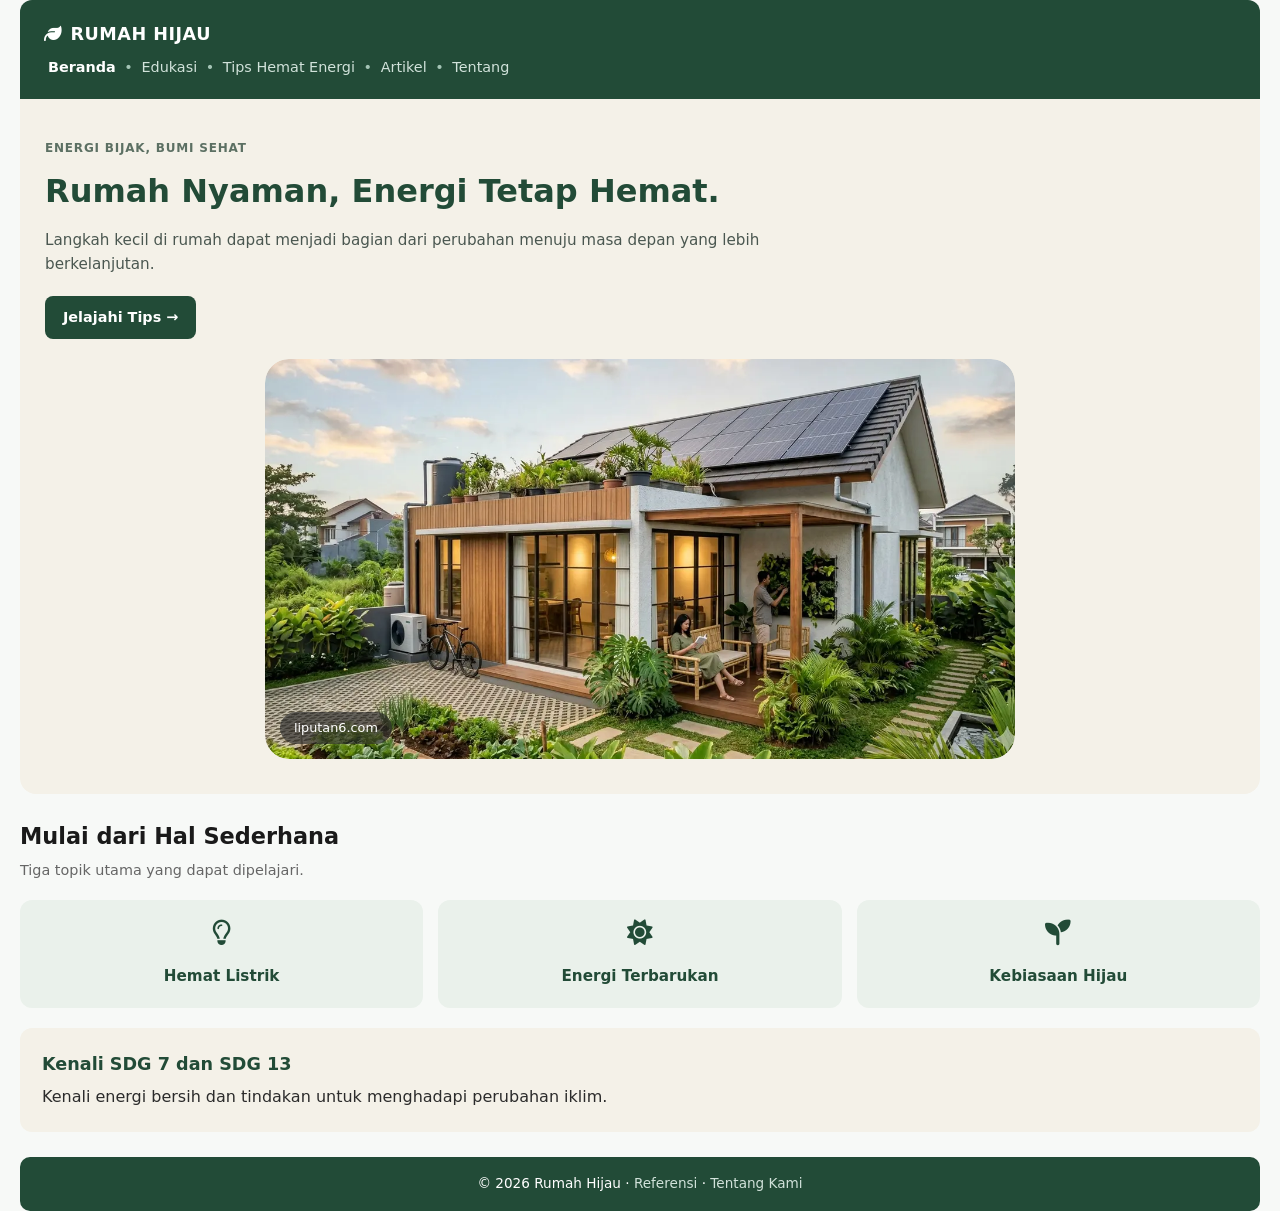
==== index.html @ de318444 "Menambahkan seluruh file project RumahHijau" ====
<!DOCTYPE html>
<html lang="id">
<head>
    <meta charset="UTF-8">
    <meta name="viewport" content="width=device-width, initial-scale=1.0">
    <title>Rumah Hijau - Beranda</title>
    <!-- Link Font Awesome untuk Ikon Daun, Lampu, Matahari, Tunas, & Panah -->
    <link rel="stylesheet" href="https://cdnjs.cloudflare.com/ajax/libs/font-awesome/6.5.1/css/all.min.css">
    <!-- File CSS Utama (Satu CSS untuk Semua Halaman) -->
    <link rel="stylesheet" href="css/style.css">
</head>
<body>

    <div class="container">
        <!-- HEADER / NAVBAR HIJAU TUA -->
        <header class="navbar">
            <div class="nav-header">
                <div class="logo">
                    <i class="fa-solid fa-leaf"></i>
                    <span>RUMAH HIJAU</span>
                </div>
            </div>
            <nav class="nav-links">
                <a href="index.html" class="active">Beranda</a> •
                <a href="edukasi.html">Edukasi</a> •
                <a href="tips hemat energi.html">⁠Tips Hemat Energi</a> •
                <a href="artikel.html">Artikel</a> •
                <a href="tentang.html">Tentang</a>
            </nav>
        </header>

        <!-- HERO SECTION KREM -->
        <section class="hero-card">
            <span class="sub-heading">ENERGI BIJAK, BUMI SEHAT</span>
            <h1>Rumah Nyaman, Energi Tetap Hemat.</h1>
            <p class="hero-desc">Langkah kecil di rumah dapat menjadi bagian dari perubahan menuju masa depan yang lebih berkelanjutan.</p>
            
            <a href="tips hemat energi.html" class="btn-primary">
                Jelajahi Tips &rarr;
            </a>

            <!-- GAMBAR DENGAN BADGE DAN PANAH BAWAH -->
            <div class="hero-image-wrapper">
                <img src="images/Rumah Hijau.webp" alt="Rumah Ramah Lingkungan">
                <span class="img-badge">liputan6.com</span>
            </div>
        </section>

        <!-- KONTEN BAWAH: MULAI DARI HAL SEDERHANA -->
        <section class="section-features">
            <h2>Mulai dari Hal Sederhana</h2>
            <p class="section-desc">Tiga topik utama yang dapat dipelajari.</p>

            <div class="cards-grid">
                <div class="card-item">
                    <i class="fa-regular fa-lightbulb card-icon"></i>
                    <span>Hemat Listrik</span>
                </div>
                <div class="card-item">
                    <i class="fa-solid fa-sun card-icon"></i>
                    <span>Energi Terbarukan</span>
                </div>
                <div class="card-item">
                    <i class="fa-solid fa-seedling card-icon"></i>
                    <span>Kebiasaan Hijau</span>
                </div>
            </div>

            <!-- KARTU SDG 7 & SDG 13 -->
            <div class="sdg-banner">
                <h3>Kenali SDG 7 dan SDG 13</h3>
                <p>Kenali energi bersih dan tindakan untuk menghadapi perubahan iklim.</p>
            </div>
        </section>

        <!-- FOOTER HIJAU TUA -->
        <footer>
            <p>&copy; 2026 Rumah Hijau &middot; <a href="tentang.html">Referensi</a> &middot; <a href="tentang.html">Tentang Kami</a></p>
        </footer>
    </div>

</body>
</html>
---- css/style.css ----
/* ==========================================================================
   1. RESET & VARIABLE UMUM
   ========================================================================== */
* {
    margin: 0;
    padding: 0;
    box-sizing: border-box;
    font-family: 'Segoe UI', system-ui, -apple-system, sans-serif;
}

body {
    background-color: #f7f9f7;
    color: #2b2b2b;
    padding: 0;
    display: flex;
    justify-content: center;
    line-height: 1.6;
}

.container {
    width: 100%;
    max-width: 100%;
    padding: 0 20px;
}

/* ==========================================================================
   2. NAVBAR & HEADER (Semua Halaman)
   ========================================================================== */
.navbar, header.header {
    background-color: #224b37;
    color: white;
    padding: 20px 24px;
    border-radius: 12px 12px 0 0;
}

.nav-header, .header .navigation {
    display: flex;
    justify-content: space-between;
    align-items: center;
    margin-bottom: 8px;
}

.logo, a.logo {
    display: inline-flex;
    align-items: center;
    gap: 8px;
    font-weight: 700;
    letter-spacing: 0.5px;
    font-size: 1.1rem;
    color: white;
    text-decoration: none;
    text-transform: uppercase;
}

.nav-links, nav.menu {
    margin-top: 6px;
    font-size: 0.9rem;
    color: #a4c4b5;
}

.nav-links a, nav.menu a {
    color: #d1e2da;
    text-decoration: none;
    margin: 0 4px;
}

.nav-links a.active, nav.menu a.active,
.nav-links a:hover, nav.menu a:hover {
    color: #ffffff;
    font-weight: bold;
}

/* ==========================================================================
   3. HERO SECTION & BADGE KREM
   ========================================================================== */
.hero-card, .hero, .tips-hero, .article-hero, .detail-hero, .about-hero {
    background-color: #f4f1e8;
    padding: 35px 25px;
    border-radius: 0 0 16px 16px;
    margin-bottom: 25px;
}

.sub-heading, .eyebrow, .tips-label, .about-label, .category, .label {
    font-size: 0.75rem;
    color: #5c7063;
    font-weight: 700;
    letter-spacing: 0.8px;
    text-transform: uppercase;
    display: inline-flex;
    align-items: center;
    gap: 6px;
    margin-bottom: 8px;
}

h1, .hero-card h1, .hero-text h1, .tips-hero h1, .article-hero h1 {
    color: #224b37;
    font-size: 2rem;
    margin-bottom: 10px;
    font-weight: 700;
}

.hero-desc, .hero-text p, .tips-hero-description, .detail-intro {
    color: #4a5750;
    font-size: 0.95rem;
    max-width: 750px;
    margin-bottom: 20px;
}

/* Tombol Utama */
.btn-primary, a.read-more {
    display: inline-flex;
    align-items: center;
    gap: 8px;
    background-color: #224b37;
    color: white;
    padding: 10px 18px;
    border-radius: 8px;
    text-decoration: none;
    font-size: 0.9rem;
    font-weight: 600;
}

.btn-primary:hover, a.read-more:hover {
    background-color: #173627;
}

/* Gambar Hero & Wrapper */
/* 1. Wrapper/Wadah Gambar (Menyesuaikan lebar & posisi tengah) */
.hero-image-wrapper, .hero-image, .tips-hero-image {
    position: relative;
    max-width: 750px;
    width: 100%;
    margin: 20px auto 0 auto;
    border-radius: 24px; /* Memberikan lekukan manis pada container */
    overflow: hidden;    /* Memaksa semua isinya (termasuk foto) ikut melengkung */
}

/* 2. Gambar Elemen */
.hero-image-wrapper img, .hero-image img, .tips-hero-image img {
    width: 100%;
    height: auto; 
    max-height: 400px; 
    object-fit: cover; /* Diubah ke cover agar foto mengisi penuh lekukan sudut */
    object-position: center;
    border-radius: 24px; /* Sudut melengkung halus (bisa disesuaikan: 16px - 30px) */
    display: block;
}

/* 3. Badge di Atas Gambar */
.img-badge {
    position: absolute;
    bottom: 15px;
    left: 15px;
    background-color: rgba(40, 40, 40, 0.65);
    color: white;
    padding: 6px 14px;
    border-radius: 20px;
    font-size: 0.8rem;
    z-index: 2;
}

/* ==========================================================================
   4. GRID & KARTU FITUR (Beranda & Edukasi)
   ========================================================================== */
.section-features, .education-section, .tips-section, .articles-section, 
.about-section, .developer-section, .reference-section {
    margin-top: 25px;
    margin-bottom: 25px;
}

.section-features h2, .section-heading h2 {
    font-size: 1.4rem;
    color: #1a1a1a;
    margin-bottom: 4px;
}

.section-desc, .section-heading p {
    color: #666;
    font-size: 0.9rem;
    margin-bottom: 18px;
}

/* Grid 3 Kolom */
.cards-grid, .card-container, .tips-grid, .articles-grid {
    display: grid;
    grid-template-columns: repeat(3, 1fr);
    gap: 15px;
    margin-bottom: 20px;
}

.card-item, .education-card, .tips-card, .article-card {
    background-color: #eaf1eb;
    padding: 20px;
    border-radius: 12px;
    color: #224b37;
}

.education-card img {
    width: 100%;
    height: 180px;
    object-fit: cover;
    object-position: center;
    border-radius: 12px;
    display: block;
}


.card-item {
    text-align: center;
    font-weight: 600;
    font-size: 0.95rem;
    display: flex;
    flex-direction: column;
    align-items: center;
    gap: 10px;
}

.card-icon, .tips-icon {
    font-size: 1.6rem;
    color: #224b37;
    margin-bottom: 8px;
}

.education-card img {
    width: 100%;
    height: 160px;
    object-fit: cover;
    border-radius: 8px;
    margin-bottom: 12px;
}

/* Banner Informasi SDG & Kartu Pengayom */
.sdg-banner, .content-section, .article-encouragement, .tips-encouragement, 
.sdg-card, .developer-card {
    background-color: #f4f1e8;
    padding: 22px;
    border-radius: 12px;
    margin-bottom: 20px;
}

.sdg-banner h3, .sdg-card h3, .developer-info h3 {
    color: #224b37;
    font-size: 1.1rem;
    margin-bottom: 6px;
}

.sdg-container {
    display: grid;
    grid-template-columns: repeat(2, 1fr);
    gap: 15px;
}

.sdg-number {
    background-color: #224b37;
    color: white;
    padding: 3px 10px;
    font-size: 0.75rem;
    border-radius: 20px;
    font-weight: bold;
}

/* ==========================================================================
   5. DETAIL ARTIKEL & TIPS (Daftar & Referensi)
   ========================================================================== */
.article-body {
    background: white;
    padding: 25px;
    border-radius: 12px;
    box-shadow: 0 2px 8px rgba(0,0,0,0.04);
    margin-bottom: 25px;
}

.article-body h2 {
    color: #224b37;
    font-size: 1.25rem;
    margin: 20px 0 10px 0;
}

.article-lead {
    font-size: 1.05rem;
    font-weight: 500;
    color: #333;
    margin-bottom: 15px;
}

.article-references, .source-section {
    background: #f7f9f7;
    padding: 15px;
    border-radius: 8px;
    border-left: 4px solid #224b37;
    margin: 20px 0;
}

.article-references ul, .source-section ul, .tips-benefits {
    list-style: none;
    margin-top: 8px;
}

.article-references li, .source-section li, .tips-benefits li {
    margin-bottom: 8px;
    font-size: 0.9rem;
}

.article-references a, .source-section a, .sdg-card a, .reference-item a {
    color: #224b37;
    font-weight: 600;
    text-decoration: underline;
}

.article-navigation {
    display: flex;
    justify-content: space-between;
    margin-top: 25px;
}

.back-link {
    color: #224b37;
    text-decoration: none;
    font-weight: 600;
    display: inline-block;
    margin-bottom: 15px;
}

/* ==========================================================================
   6. HALAMAN TENTANG KAMI
   ========================================================================== */
.about-section {
    display: grid;
    grid-template-columns: 320px 1fr; /* Membatasi kolom gambar 350px agar teks mendekat */
    gap: 20px;
    align-items: center;
    background-color: #f4f1e8; /* Memberi warna latar krem menyatu */
    padding: 25px;
    border-radius: 16px;
}

.about-image img {
    width: 100%;
    height: auto; /* Mengecilkan tinggi foto agar tidak terlalu kotak */
    max-height: 220px;
    object-fit: contain;
    border-radius: 12px;
}

/* --- TEMPEL KODE BARU DI SINI --- */
.developer-info .instansi {
    color: #555;
    font-size: 0.9rem;
    font-weight: 600;
    margin-bottom: 15px;
}

.developer-list {
    list-style: none;
    margin-bottom: 15px;
}

.developer-list li {
    display: flex;
    align-items: center;
    gap: 10px;
    padding: 8px 12px;
    background-color: rgba(255, 255, 255, 0.6);
    border-radius: 6px;
    margin-bottom: 8px;
    font-size: 0.95rem;
    color: #2b2b2b;
}

.developer-list li i {
    color: #224b37;
    font-size: 0.85rem;
}

.developer-description {
    font-size: 0.9rem;
    color: #555;
    margin-top: 10px;
}
/* -------------------------------- */

.reference-list {
    display: flex;
    flex-direction: column;
    gap: 12px;
}

/* ==========================================================================
   7. FOOTER HIJAU TUA (Semua Halaman)
   ========================================================================== */
footer, footer.footer {
    background-color: #224b37;
    color: white;
    text-align: center;
    padding: 16px;
    border-radius: 10px;
    font-size: 0.85rem;
    margin-top: 20px;
}

footer a, footer.footer a {
    color: #d1e2da;
    text-decoration: none;
}

footer a:hover, footer.footer a:hover {
    color: white;
}

/* ==========================================================================
   8. DESAIN RESPONSIF (Tablet & Smartphone)
   ========================================================================== */
@media (max-width: 768px) {
    .cards-grid, .card-container, .tips-grid, .articles-grid, .sdg-container {
        grid-template-columns: repeat(2, 1fr);
    }
    
    .about-section {
        grid-template-columns: 1fr;
    }
    
    .developer-card {
        flex-direction: column;
        text-align: center;
    }
}

@media (max-width: 550px) {
    .cards-grid, .card-container, .tips-grid, .articles-grid, .sdg-container {
        grid-template-columns: 1fr;
    }

    .hero-image-wrapper img, .hero-image img, .tips-hero-image img {
        height: 230px;
    }

    h1, .hero-card h1 {
        font-size: 1.5rem;
    }
}
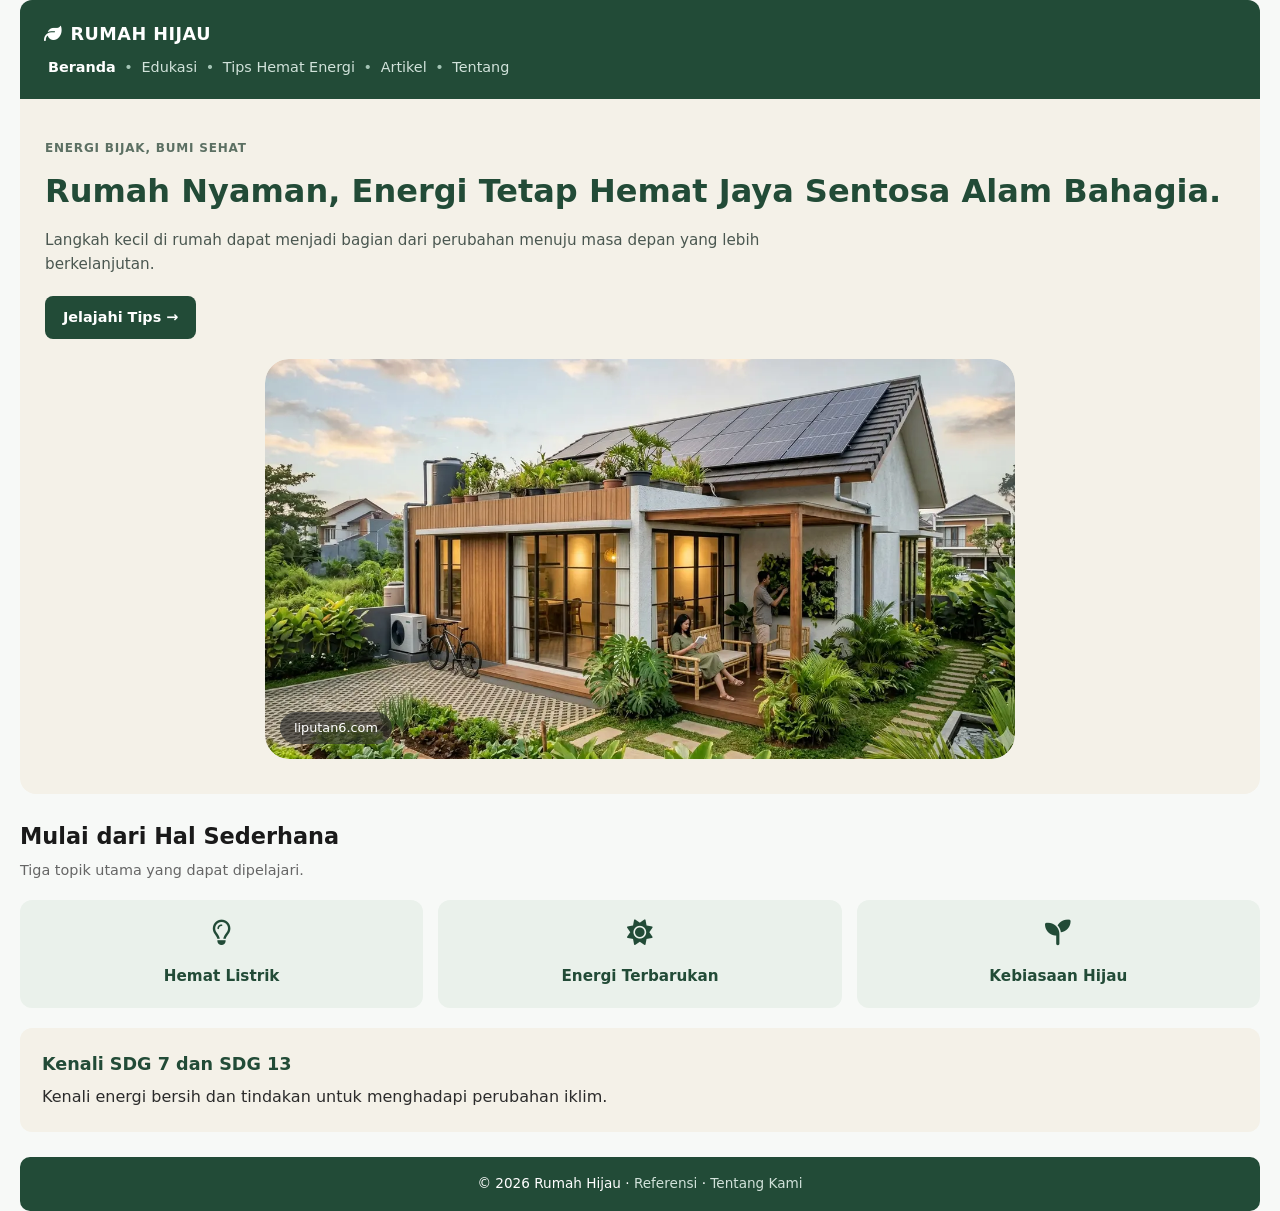
==== commit 4edff799: "Update index.html" ====
--- a/index.html
+++ b/index.html
@@ -32,7 +32,7 @@
         <!-- HERO SECTION KREM -->
         <section class="hero-card">
             <span class="sub-heading">ENERGI BIJAK, BUMI SEHAT</span>
-            <h1>Rumah Nyaman, Energi Tetap Hemat.</h1>
+            <h1>Rumah Nyaman, Energi Tetap Hemat Jaya Sentosa Alam Bahagia.</h1>
             <p class="hero-desc">Langkah kecil di rumah dapat menjadi bagian dari perubahan menuju masa depan yang lebih berkelanjutan.</p>
             
             <a href="tips hemat energi.html" class="btn-primary">
@@ -80,4 +80,4 @@
     </div>
 
 </body>
-</html>+</html>
--- a/css/style.css
+++ b/css/style.css
@@ -1,6 +1,6 @@
-/* ==========================================================================
-   1. RESET & VARIABLE UMUM
-   ========================================================================== */
+
+   /* 1. VARIABLE UMUM */
+
 * {
     margin: 0;
     padding: 0;
@@ -23,9 +23,9 @@
     padding: 0 20px;
 }
 
-/* ==========================================================================
-   2. NAVBAR & HEADER (Semua Halaman)
-   ========================================================================== */
+
+   /* 2. NAVBAR & HEADER (Semua Halaman) */
+
 .navbar, header.header {
     background-color: #224b37;
     color: white;
@@ -70,9 +70,9 @@
     font-weight: bold;
 }
 
-/* ==========================================================================
-   3. HERO SECTION & BADGE KREM
-   ========================================================================== */
+
+   /* 3. HERO SECTION & BADGE KREM */
+
 .hero-card, .hero, .tips-hero, .article-hero, .detail-hero, .about-hero {
     background-color: #f4f1e8;
     padding: 35px 25px;
@@ -131,8 +131,8 @@
     max-width: 750px;
     width: 100%;
     margin: 20px auto 0 auto;
-    border-radius: 24px; /* Memberikan lekukan manis pada container */
-    overflow: hidden;    /* Memaksa semua isinya (termasuk foto) ikut melengkung */
+    border-radius: 24px; /* Memberikan lekukan pada container */
+    overflow: hidden;    /* Semua isinya (termasuk foto) ikut melengkung */
 }
 
 /* 2. Gambar Elemen */
@@ -142,7 +142,7 @@
     max-height: 400px; 
     object-fit: cover; /* Diubah ke cover agar foto mengisi penuh lekukan sudut */
     object-position: center;
-    border-radius: 24px; /* Sudut melengkung halus (bisa disesuaikan: 16px - 30px) */
+    border-radius: 24px; /* Sudut melengkung halus*/
     display: block;
 }
 
@@ -159,9 +159,9 @@
     z-index: 2;
 }
 
-/* ==========================================================================
-   4. GRID & KARTU FITUR (Beranda & Edukasi)
-   ========================================================================== */
+
+ /* 4. GRID & KARTU FITUR (Beranda & Edukasi) */
+
 .section-features, .education-section, .tips-section, .articles-section, 
 .about-section, .developer-section, .reference-section {
     margin-top: 25px;
@@ -259,9 +259,9 @@
     font-weight: bold;
 }
 
-/* ==========================================================================
-   5. DETAIL ARTIKEL & TIPS (Daftar & Referensi)
-   ========================================================================== */
+
+/* 5. DETAIL ARTIKEL & TIPS (Daftar & Referensi) */
+
 .article-body {
     background: white;
     padding: 25px;
@@ -321,12 +321,12 @@
     margin-bottom: 15px;
 }
 
-/* ==========================================================================
-   6. HALAMAN TENTANG KAMI
-   ========================================================================== */
+
+/* 6. HALAMAN TENTANG KAMI */
+
 .about-section {
     display: grid;
-    grid-template-columns: 320px 1fr; /* Membatasi kolom gambar 350px agar teks mendekat */
+    grid-template-columns: 320px 1fr; /* Membatasi kolom gambar 320px agar teks mendekat */
     gap: 20px;
     align-items: center;
     background-color: #f4f1e8; /* Memberi warna latar krem menyatu */
@@ -336,13 +336,12 @@
 
 .about-image img {
     width: 100%;
-    height: auto; /* Mengecilkan tinggi foto agar tidak terlalu kotak */
+    height: auto; 
     max-height: 220px;
     object-fit: contain;
     border-radius: 12px;
 }
 
-/* --- TEMPEL KODE BARU DI SINI --- */
 .developer-info .instansi {
     color: #555;
     font-size: 0.9rem;
@@ -377,7 +376,6 @@
     color: #555;
     margin-top: 10px;
 }
-/* -------------------------------- */
 
 .reference-list {
     display: flex;
@@ -385,9 +383,9 @@
     gap: 12px;
 }
 
-/* ==========================================================================
-   7. FOOTER HIJAU TUA (Semua Halaman)
-   ========================================================================== */
+
+/* 7. FOOTER HIJAU TUA (Semua Halaman) */
+
 footer, footer.footer {
     background-color: #224b37;
     color: white;
@@ -407,9 +405,9 @@
     color: white;
 }
 
-/* ==========================================================================
-   8. DESAIN RESPONSIF (Tablet & Smartphone)
-   ========================================================================== */
+
+/* 8. DESAIN RESPONSIF (Tablet & Smartphone) */
+
 @media (max-width: 768px) {
     .cards-grid, .card-container, .tips-grid, .articles-grid, .sdg-container {
         grid-template-columns: repeat(2, 1fr);
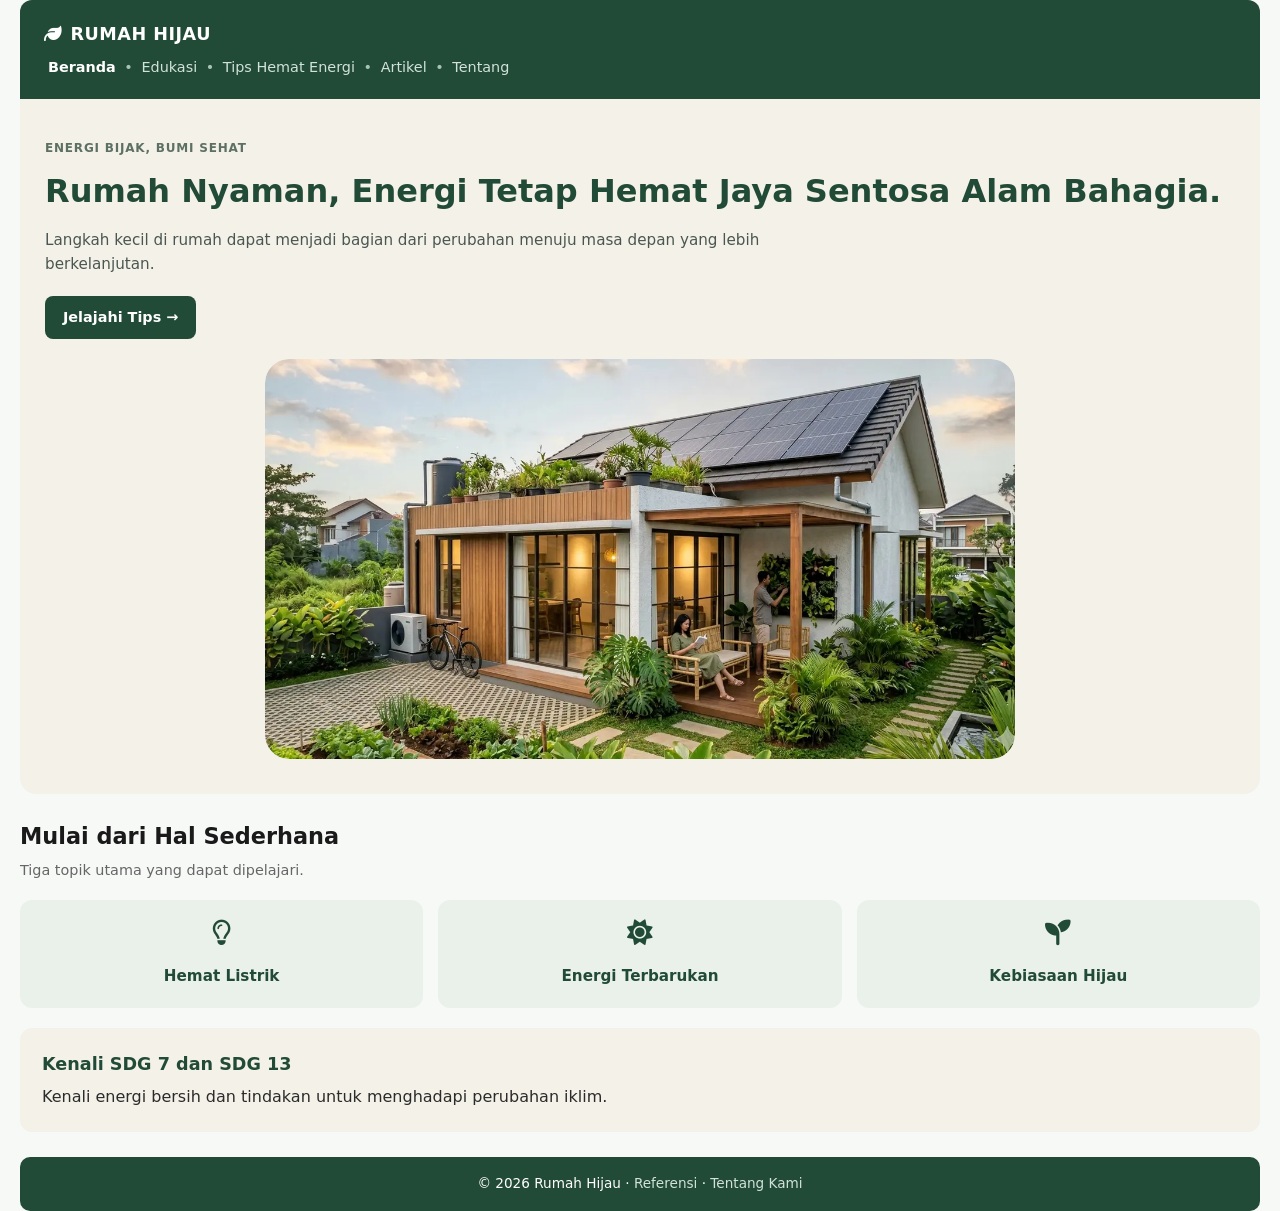
==== commit 4ff9731c: "Update index.html" ====
--- a/index.html
+++ b/index.html
@@ -42,7 +42,6 @@
             <!-- GAMBAR DENGAN BADGE DAN PANAH BAWAH -->
             <div class="hero-image-wrapper">
                 <img src="images/Rumah Hijau.webp" alt="Rumah Ramah Lingkungan">
-                <span class="img-badge">liputan6.com</span>
             </div>
         </section>
 
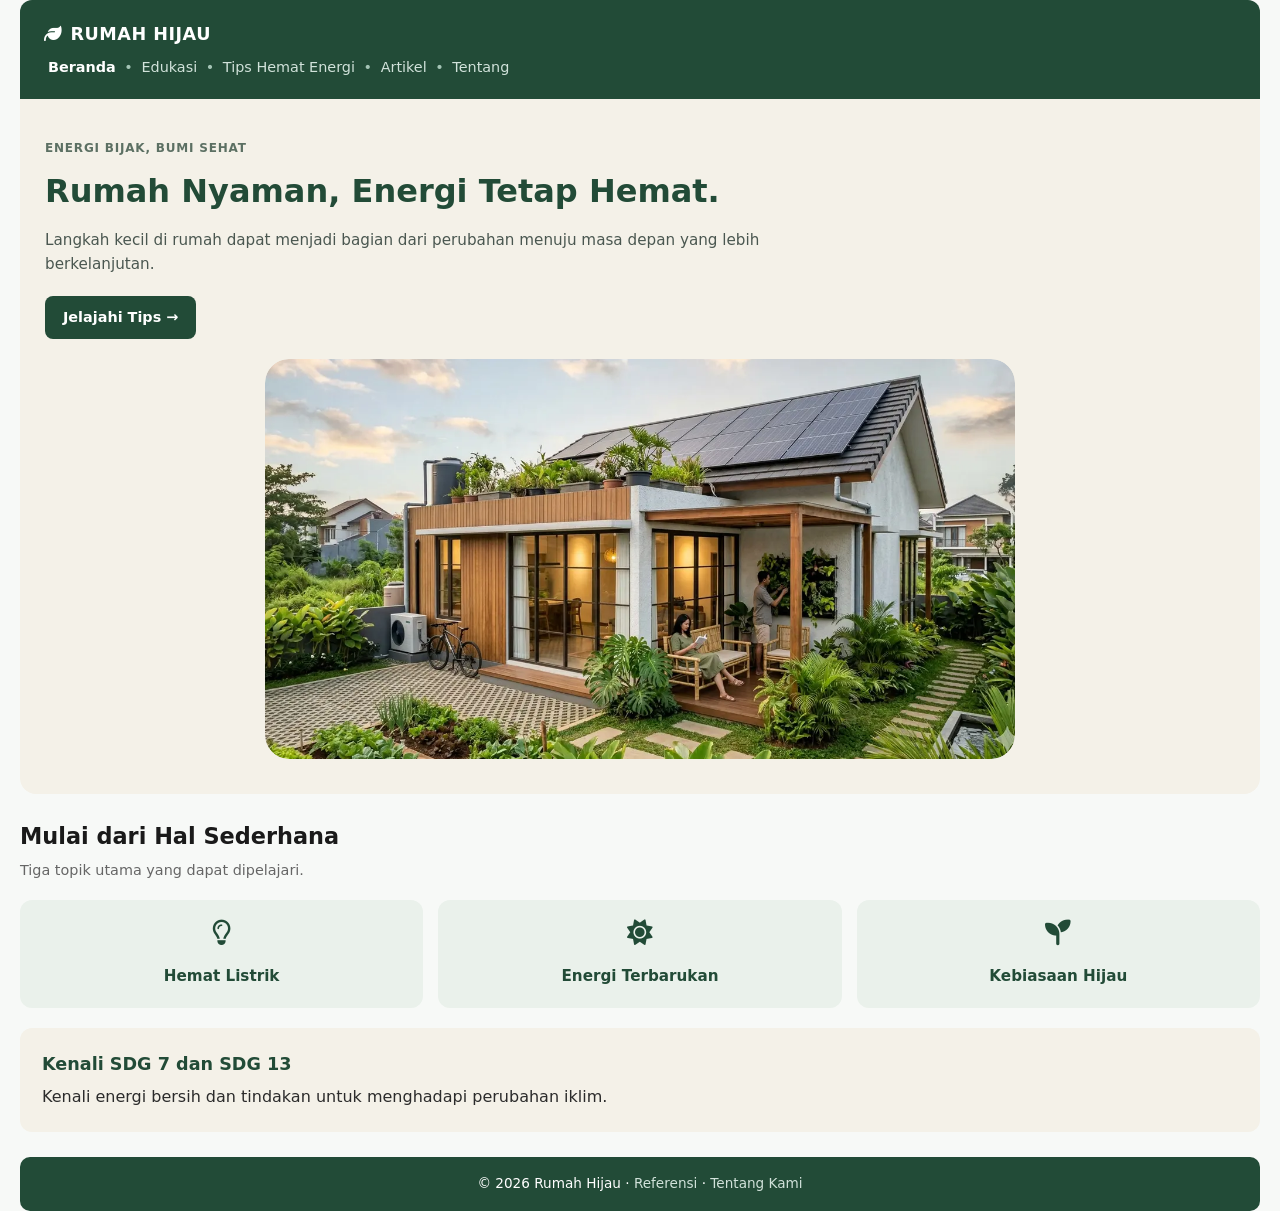
==== commit e155d7f5: "Update index.html" ====
--- a/index.html
+++ b/index.html
@@ -32,7 +32,7 @@
         <!-- HERO SECTION KREM -->
         <section class="hero-card">
             <span class="sub-heading">ENERGI BIJAK, BUMI SEHAT</span>
-            <h1>Rumah Nyaman, Energi Tetap Hemat Jaya Sentosa Alam Bahagia.</h1>
+            <h1>Rumah Nyaman, Energi Tetap Hemat.</h1>
             <p class="hero-desc">Langkah kecil di rumah dapat menjadi bagian dari perubahan menuju masa depan yang lebih berkelanjutan.</p>
             
             <a href="tips hemat energi.html" class="btn-primary">
